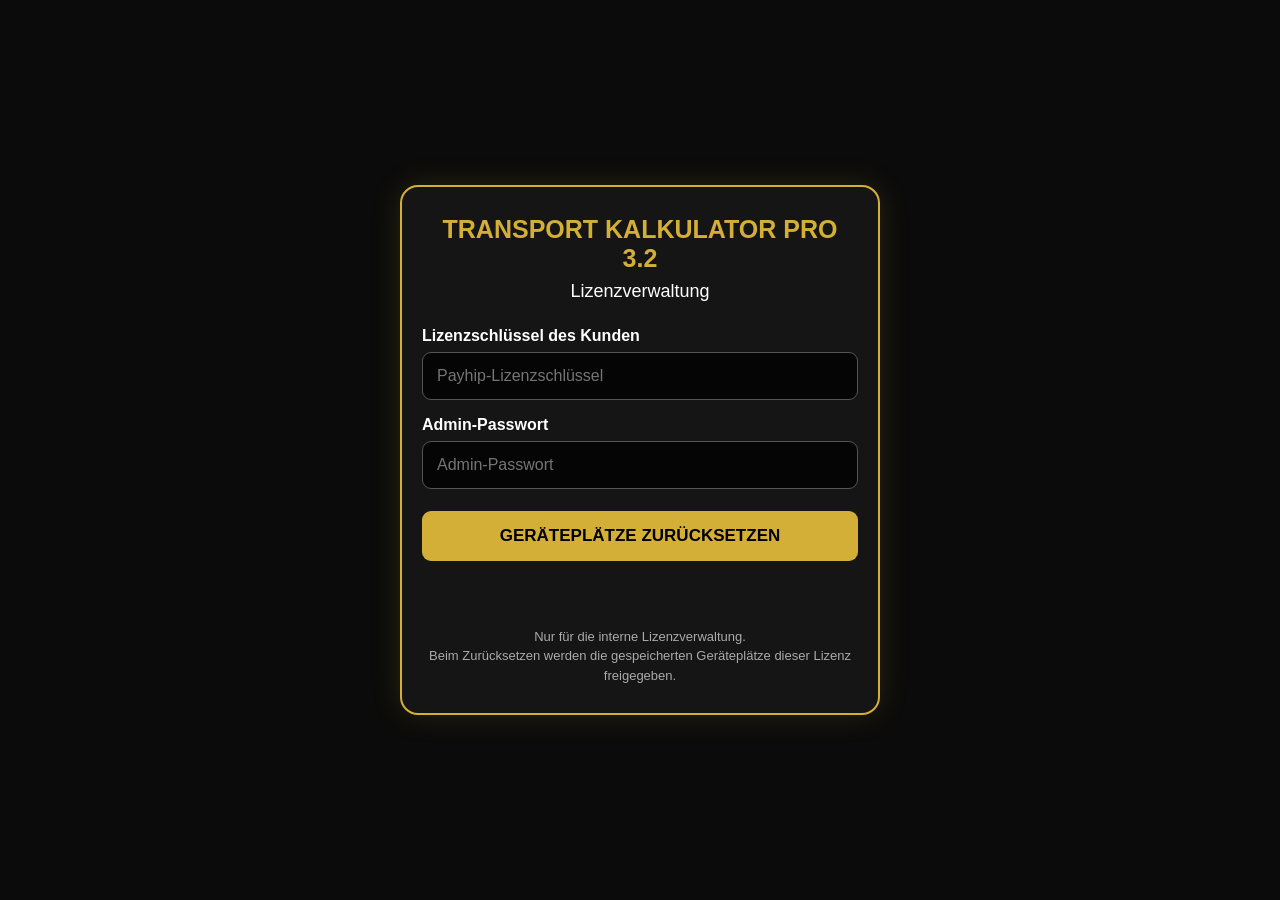
==== admin-reset.html @ 4ae25c7c "Create admin-reset.html" ====
<!DOCTYPE html>
<html lang="de">
<head>
  <meta charset="UTF-8">
  <meta name="viewport" content="width=device-width, initial-scale=1.0">
  <title>Transport Kalkulator PRO – Lizenzverwaltung</title>

  <style>
    * {
      box-sizing: border-box;
    }

    body {
      margin: 0;
      min-height: 100vh;
      background: #0b0b0b;
      color: #ffffff;
      font-family: Arial, sans-serif;
      display: flex;
      justify-content: center;
      align-items: center;
      padding: 20px;
    }

    .box {
      width: 100%;
      max-width: 480px;
      background: #151515;
      border: 2px solid #d4af37;
      border-radius: 18px;
      padding: 28px 20px;
      box-shadow: 0 0 30px rgba(212,175,55,0.15);
    }

    h1 {
      color: #d4af37;
      text-align: center;
      margin: 0 0 8px;
      font-size: 25px;
    }

    h2 {
      text-align: center;
      margin: 0 0 25px;
      font-size: 18px;
      font-weight: normal;
    }

    label {
      display: block;
      margin-top: 16px;
      margin-bottom: 7px;
      font-weight: bold;
    }

    input {
      width: 100%;
      padding: 14px;
      border-radius: 9px;
      border: 1px solid #555;
      background: #050505;
      color: white;
      font-size: 16px;
    }

    button {
      width: 100%;
      margin-top: 22px;
      padding: 15px;
      border: 0;
      border-radius: 9px;
      background: #d4af37;
      color: #000;
      font-size: 17px;
      font-weight: bold;
      cursor: pointer;
    }

    button:disabled {
      opacity: 0.6;
    }

    #meldung {
      margin-top: 20px;
      text-align: center;
      min-height: 24px;
      font-weight: bold;
    }

    .hinweis {
      margin-top: 22px;
      color: #aaa;
      font-size: 13px;
      line-height: 1.5;
      text-align: center;
    }
  </style>
</head>

<body>

<div class="box">

  <h1>TRANSPORT KALKULATOR PRO 3.2</h1>
  <h2>Lizenzverwaltung</h2>

  <label for="licenseKey">Lizenzschlüssel des Kunden</label>
  <input
    id="licenseKey"
    type="text"
    autocomplete="off"
    placeholder="Payhip-Lizenzschlüssel"
  >

  <label for="adminSecret">Admin-Passwort</label>
  <input
    id="adminSecret"
    type="password"
    autocomplete="off"
    placeholder="Admin-Passwort"
  >

  <button id="resetButton" type="button">
    GERÄTEPLÄTZE ZURÜCKSETZEN
  </button>

  <div id="meldung"></div>

  <div class="hinweis">
    Nur für die interne Lizenzverwaltung.<br>
    Beim Zurücksetzen werden die gespeicherten Geräteplätze
    dieser Lizenz freigegeben.
  </div>

</div>

<script>
const RESET_URL =
  "https://transport-kalkulator-lizenz.g-patzig1203.workers.dev/admin/reset";

const button = document.getElementById("resetButton");
const meldung = document.getElementById("meldung");

button.addEventListener("click", async () => {

  const licenseKey =
    document.getElementById("licenseKey").value.trim();

  const adminSecret =
    document.getElementById("adminSecret").value.trim();

  if (!licenseKey || !adminSecret) {
    meldung.style.color = "#ff6b6b";
    meldung.textContent =
      "Bitte Lizenzschlüssel und Admin-Passwort eingeben.";
    return;
  }

  const sicher = confirm(
    "Wirklich alle Geräteplätze dieser Lizenz zurücksetzen?"
  );

  if (!sicher) return;

  button.disabled = true;
  meldung.style.color = "#d4af37";
  meldung.textContent = "Zurücksetzen läuft...";

  try {

    const response = await fetch(RESET_URL, {
      method: "POST",
      headers: {
        "Content-Type": "application/json"
      },
      body: JSON.stringify({
        licenseKey: licenseKey,
        adminSecret: adminSecret
      })
    });

    const daten = await response.json();

    if (response.ok && daten.ok === true) {

      meldung.style.color = "#63d471";
      meldung.textContent =
        "✓ Geräteplätze erfolgreich zurückgesetzt.";

      document.getElementById("licenseKey").value = "";

    } else {

      meldung.style.color = "#ff6b6b";
      meldung.textContent =
        daten.error || "Zurücksetzen fehlgeschlagen.";

    }

  } catch (fehler) {

    meldung.style.color = "#ff6b6b";
    meldung.textContent =
      "Verbindung zum Lizenzserver fehlgeschlagen.";

  } finally {

    button.disabled = false;

  }
});
</script>

</body>
</html>
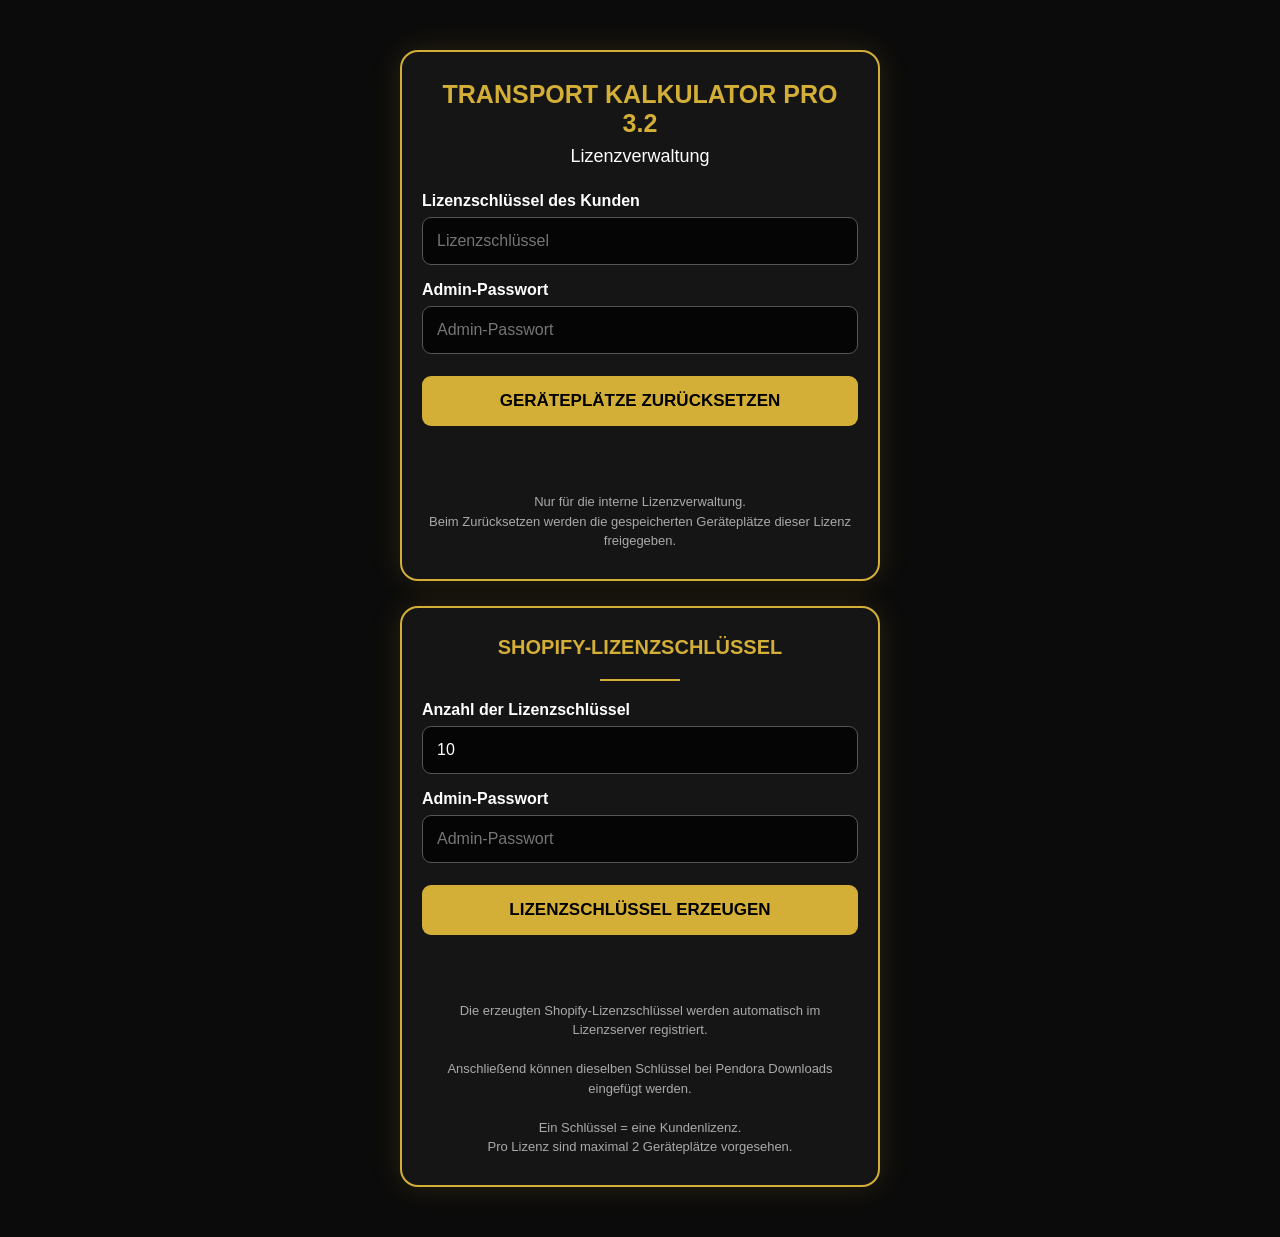
==== commit 6e9ca98a: "Update admin-reset.html" ====
--- a/admin-reset.html
+++ b/admin-reset.html
@@ -3,7 +3,11 @@
 <head>
   <meta charset="UTF-8">
   <meta name="viewport" content="width=device-width, initial-scale=1.0">
+
   <title>Transport Kalkulator PRO – Lizenzverwaltung</title>
+
+  <link rel="icon" type="image/png" href="./icon-192.png">
+  <link rel="apple-touch-icon" href="./icon-192.png">
 
   <style>
     * {
@@ -16,20 +20,23 @@
       background: #0b0b0b;
       color: #ffffff;
       font-family: Arial, sans-serif;
-      display: flex;
-      justify-content: center;
-      align-items: center;
       padding: 20px;
+    }
+
+    .wrapper {
+      width: 100%;
+      max-width: 480px;
+      margin: 30px auto;
     }
 
     .box {
       width: 100%;
-      max-width: 480px;
       background: #151515;
       border: 2px solid #d4af37;
       border-radius: 18px;
       padding: 28px 20px;
-      box-shadow: 0 0 30px rgba(212,175,55,0.15);
+      box-shadow: 0 0 30px rgba(212, 175, 55, 0.15);
+      margin-bottom: 25px;
     }
 
     h1 {
@@ -46,6 +53,13 @@
       font-weight: normal;
     }
 
+    h3 {
+      color: #d4af37;
+      text-align: center;
+      margin: 0 0 20px;
+      font-size: 20px;
+    }
+
     label {
       display: block;
       margin-top: 16px;
@@ -53,7 +67,8 @@
       font-weight: bold;
     }
 
-    input {
+    input,
+    textarea {
       width: 100%;
       padding: 14px;
       border-radius: 9px;
@@ -61,6 +76,13 @@
       background: #050505;
       color: white;
       font-size: 16px;
+    }
+
+    textarea {
+      min-height: 220px;
+      resize: vertical;
+      font-family: monospace;
+      line-height: 1.5;
     }
 
     button {
@@ -78,9 +100,10 @@
 
     button:disabled {
       opacity: 0.6;
-    }
-
-    #meldung {
+      cursor: not-allowed;
+    }
+
+    .meldung {
       margin-top: 20px;
       text-align: center;
       min-height: 24px;
@@ -94,67 +117,190 @@
       line-height: 1.5;
       text-align: center;
     }
+
+    .trenner {
+      width: 80px;
+      height: 2px;
+      background: #d4af37;
+      margin: 0 auto 20px;
+    }
+
+    .copyButton {
+      display: none;
+      background: #ffffff;
+      color: #000000;
+    }
   </style>
 </head>
 
 <body>
 
-<div class="box">
-
-  <h1>TRANSPORT KALKULATOR PRO 3.2</h1>
-  <h2>Lizenzverwaltung</h2>
-
-  <label for="licenseKey">Lizenzschlüssel des Kunden</label>
-  <input
-    id="licenseKey"
-    type="text"
-    autocomplete="off"
-    placeholder="Payhip-Lizenzschlüssel"
-  >
-
-  <label for="adminSecret">Admin-Passwort</label>
-  <input
-    id="adminSecret"
-    type="password"
-    autocomplete="off"
-    placeholder="Admin-Passwort"
-  >
-
-  <button id="resetButton" type="button">
-    GERÄTEPLÄTZE ZURÜCKSETZEN
-  </button>
-
-  <div id="meldung"></div>
-
-  <div class="hinweis">
-    Nur für die interne Lizenzverwaltung.<br>
-    Beim Zurücksetzen werden die gespeicherten Geräteplätze
-    dieser Lizenz freigegeben.
+<div class="wrapper">
+
+  <!-- ========================================= -->
+  <!-- GERÄTEPLÄTZE ZURÜCKSETZEN                 -->
+  <!-- ========================================= -->
+
+  <div class="box">
+
+    <h1>TRANSPORT KALKULATOR PRO 3.2</h1>
+    <h2>Lizenzverwaltung</h2>
+
+    <label for="licenseKey">
+      Lizenzschlüssel des Kunden
+    </label>
+
+    <input
+      id="licenseKey"
+      type="text"
+      autocomplete="off"
+      placeholder="Lizenzschlüssel"
+    >
+
+    <label for="adminSecretReset">
+      Admin-Passwort
+    </label>
+
+    <input
+      id="adminSecretReset"
+      type="password"
+      autocomplete="off"
+      placeholder="Admin-Passwort"
+    >
+
+    <button id="resetButton" type="button">
+      GERÄTEPLÄTZE ZURÜCKSETZEN
+    </button>
+
+    <div id="resetMeldung" class="meldung"></div>
+
+    <div class="hinweis">
+      Nur für die interne Lizenzverwaltung.<br>
+      Beim Zurücksetzen werden die gespeicherten
+      Geräteplätze dieser Lizenz freigegeben.
+    </div>
+
   </div>
 
+
+  <!-- ========================================= -->
+  <!-- SHOPIFY LIZENZSCHLÜSSEL ERZEUGEN          -->
+  <!-- ========================================= -->
+
+  <div class="box">
+
+    <h3>SHOPIFY-LIZENZSCHLÜSSEL</h3>
+
+    <div class="trenner"></div>
+
+    <label for="anzahl">
+      Anzahl der Lizenzschlüssel
+    </label>
+
+    <input
+      id="anzahl"
+      type="number"
+      min="1"
+      max="100"
+      value="10"
+      inputmode="numeric"
+    >
+
+    <label for="adminSecretGenerate">
+      Admin-Passwort
+    </label>
+
+    <input
+      id="adminSecretGenerate"
+      type="password"
+      autocomplete="off"
+      placeholder="Admin-Passwort"
+    >
+
+    <button id="generateButton" type="button">
+      LIZENZSCHLÜSSEL ERZEUGEN
+    </button>
+
+    <div id="generateMeldung" class="meldung"></div>
+
+    <div id="resultArea" style="display:none;">
+
+      <label for="generatedKeys">
+        Erzeugte Lizenzschlüssel
+      </label>
+
+      <textarea
+        id="generatedKeys"
+        readonly
+      ></textarea>
+
+      <button
+        id="copyButton"
+        class="copyButton"
+        type="button"
+      >
+        ALLE SCHLÜSSEL KOPIEREN
+      </button>
+
+    </div>
+
+    <div class="hinweis">
+      Die erzeugten Shopify-Lizenzschlüssel werden
+      automatisch im Lizenzserver registriert.<br><br>
+
+      Anschließend können dieselben Schlüssel bei
+      Pendora Downloads eingefügt werden.<br><br>
+
+      Ein Schlüssel = eine Kundenlizenz.<br>
+      Pro Lizenz sind maximal 2 Geräteplätze vorgesehen.
+    </div>
+
+  </div>
+
 </div>
 
+
 <script>
+const WORKER_URL =
+  "https://transport-kalkulator-lizenz.g-patzig1203.workers.dev";
+
 const RESET_URL =
-  "https://transport-kalkulator-lizenz.g-patzig1203.workers.dev/admin/reset";
-
-const button = document.getElementById("resetButton");
-const meldung = document.getElementById("meldung");
-
-button.addEventListener("click", async () => {
+  WORKER_URL + "/admin/reset";
+
+const GENERATE_URL =
+  WORKER_URL + "/admin/generate-shopify-keys";
+
+
+/* ============================================= */
+/* GERÄTEPLÄTZE ZURÜCKSETZEN                     */
+/* ============================================= */
+
+const resetButton =
+  document.getElementById("resetButton");
+
+const resetMeldung =
+  document.getElementById("resetMeldung");
+
+
+resetButton.addEventListener("click", async () => {
 
   const licenseKey =
     document.getElementById("licenseKey").value.trim();
 
   const adminSecret =
-    document.getElementById("adminSecret").value.trim();
+    document.getElementById("adminSecretReset").value.trim();
+
 
   if (!licenseKey || !adminSecret) {
-    meldung.style.color = "#ff6b6b";
-    meldung.textContent =
+
+    resetMeldung.style.color = "#ff6b6b";
+
+    resetMeldung.textContent =
       "Bitte Lizenzschlüssel und Admin-Passwort eingeben.";
+
     return;
   }
+
 
   const sicher = confirm(
     "Wirklich alle Geräteplätze dieser Lizenz zurücksetzen?"
@@ -162,52 +308,247 @@
 
   if (!sicher) return;
 
-  button.disabled = true;
-  meldung.style.color = "#d4af37";
-  meldung.textContent = "Zurücksetzen läuft...";
+
+  resetButton.disabled = true;
+
+  resetMeldung.style.color = "#d4af37";
+
+  resetMeldung.textContent =
+    "Zurücksetzen läuft...";
+
 
   try {
 
     const response = await fetch(RESET_URL, {
+
       method: "POST",
+
       headers: {
         "Content-Type": "application/json"
       },
+
       body: JSON.stringify({
         licenseKey: licenseKey,
         adminSecret: adminSecret
       })
+
     });
 
+
     const daten = await response.json();
 
+
     if (response.ok && daten.ok === true) {
 
-      meldung.style.color = "#63d471";
-      meldung.textContent =
+      resetMeldung.style.color = "#63d471";
+
+      resetMeldung.textContent =
         "✓ Geräteplätze erfolgreich zurückgesetzt.";
 
       document.getElementById("licenseKey").value = "";
 
     } else {
 
-      meldung.style.color = "#ff6b6b";
-      meldung.textContent =
+      resetMeldung.style.color = "#ff6b6b";
+
+      resetMeldung.textContent =
         daten.error || "Zurücksetzen fehlgeschlagen.";
 
     }
 
   } catch (fehler) {
 
-    meldung.style.color = "#ff6b6b";
-    meldung.textContent =
+    resetMeldung.style.color = "#ff6b6b";
+
+    resetMeldung.textContent =
       "Verbindung zum Lizenzserver fehlgeschlagen.";
 
   } finally {
 
-    button.disabled = false;
+    resetButton.disabled = false;
 
   }
+
+});
+
+
+/* ============================================= */
+/* SHOPIFY-LIZENZSCHLÜSSEL ERZEUGEN              */
+/* ============================================= */
+
+const generateButton =
+  document.getElementById("generateButton");
+
+const generateMeldung =
+  document.getElementById("generateMeldung");
+
+const resultArea =
+  document.getElementById("resultArea");
+
+const generatedKeys =
+  document.getElementById("generatedKeys");
+
+const copyButton =
+  document.getElementById("copyButton");
+
+
+generateButton.addEventListener("click", async () => {
+
+  const anzahl =
+    Number(document.getElementById("anzahl").value);
+
+  const adminSecret =
+    document.getElementById("adminSecretGenerate").value.trim();
+
+
+  if (!Number.isInteger(anzahl) || anzahl < 1 || anzahl > 100) {
+
+    generateMeldung.style.color = "#ff6b6b";
+
+    generateMeldung.textContent =
+      "Bitte eine Anzahl zwischen 1 und 100 eingeben.";
+
+    return;
+  }
+
+
+  if (!adminSecret) {
+
+    generateMeldung.style.color = "#ff6b6b";
+
+    generateMeldung.textContent =
+      "Bitte das Admin-Passwort eingeben.";
+
+    return;
+  }
+
+
+  generateButton.disabled = true;
+
+  resultArea.style.display = "none";
+
+  copyButton.style.display = "none";
+
+  generatedKeys.value = "";
+
+  generateMeldung.style.color = "#d4af37";
+
+  generateMeldung.textContent =
+    "Lizenzschlüssel werden erzeugt...";
+
+
+  try {
+
+    const response = await fetch(GENERATE_URL, {
+
+      method: "POST",
+
+      headers: {
+        "Content-Type": "application/json"
+      },
+
+      body: JSON.stringify({
+        adminSecret: adminSecret,
+        count: anzahl
+      })
+
+    });
+
+
+    const daten = await response.json();
+
+
+    if (
+      response.ok &&
+      daten.ok === true &&
+      Array.isArray(daten.keys)
+    ) {
+
+      generatedKeys.value =
+        daten.keys.join("\n");
+
+      resultArea.style.display = "block";
+
+      copyButton.style.display = "block";
+
+      generateMeldung.style.color = "#63d471";
+
+      generateMeldung.textContent =
+        "✓ " +
+        daten.keys.length +
+        " Lizenzschlüssel erfolgreich erzeugt.";
+
+    } else {
+
+      generateMeldung.style.color = "#ff6b6b";
+
+      generateMeldung.textContent =
+        daten.error ||
+        "Lizenzschlüssel konnten nicht erzeugt werden.";
+
+    }
+
+  } catch (fehler) {
+
+    generateMeldung.style.color = "#ff6b6b";
+
+    generateMeldung.textContent =
+      "Verbindung zum Lizenzserver fehlgeschlagen.";
+
+  } finally {
+
+    generateButton.disabled = false;
+
+  }
+
+});
+
+
+/* ============================================= */
+/* SCHLÜSSEL KOPIEREN                            */
+/* ============================================= */
+
+copyButton.addEventListener("click", async () => {
+
+  const text = generatedKeys.value;
+
+  if (!text) return;
+
+
+  try {
+
+    await navigator.clipboard.writeText(text);
+
+    copyButton.textContent =
+      "✓ SCHLÜSSEL KOPIERT";
+
+    setTimeout(() => {
+
+      copyButton.textContent =
+        "ALLE SCHLÜSSEL KOPIEREN";
+
+    }, 2000);
+
+  } catch (fehler) {
+
+    generatedKeys.focus();
+
+    generatedKeys.select();
+
+    document.execCommand("copy");
+
+    copyButton.textContent =
+      "✓ SCHLÜSSEL KOPIERT";
+
+    setTimeout(() => {
+
+      copyButton.textContent =
+        "ALLE SCHLÜSSEL KOPIEREN";
+
+    }, 2000);
+
+  }
+
 });
 </script>
 
